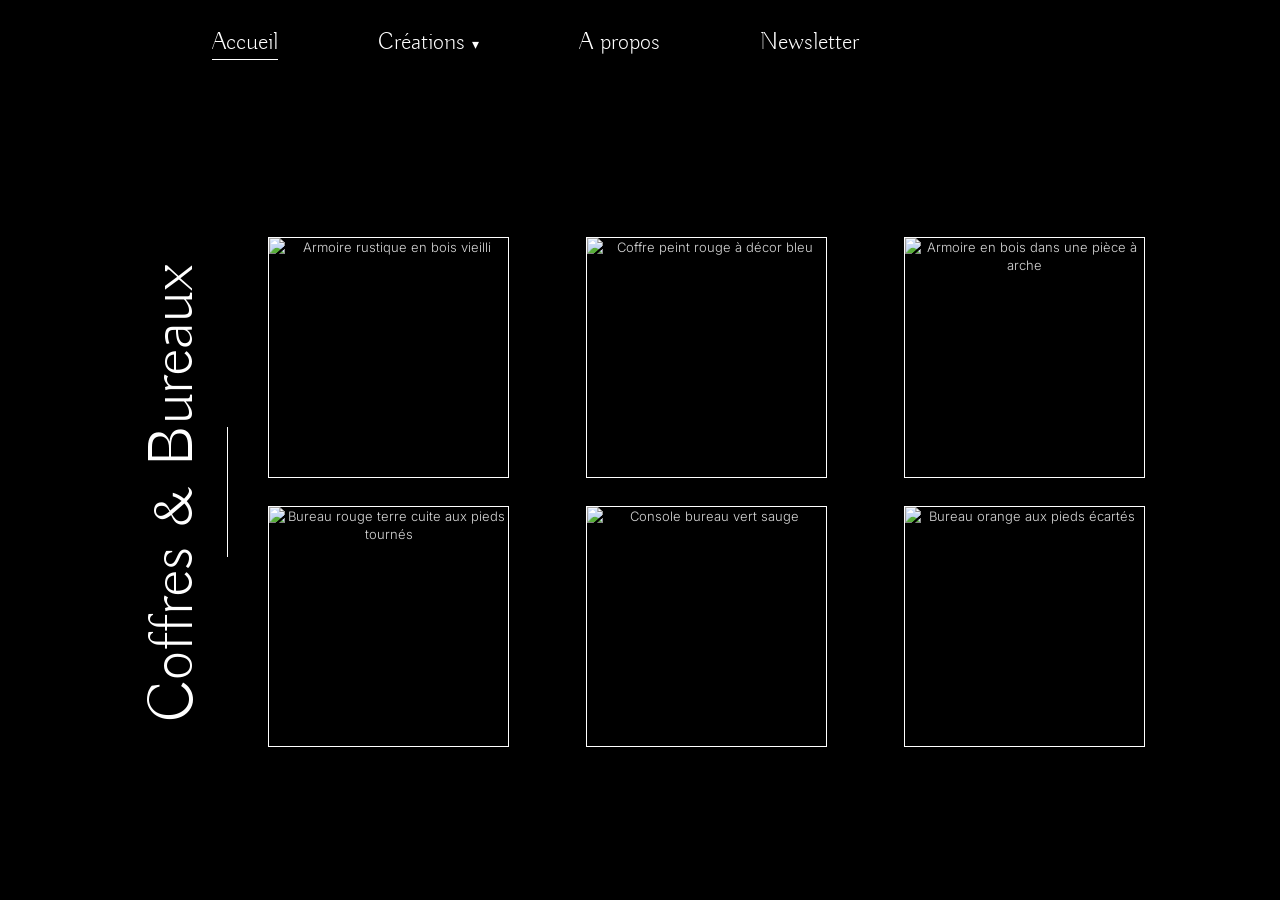
==== bureaux.html @ 122a8864 "init" ====
<!DOCTYPE html>
<html lang="fr">
<head>
  <meta charset="UTF-8">
  <meta name="viewport" content="width=device-width, initial-scale=1">
  <title>Miroirs – D'Art Dar</title>
  <link rel="preconnect" href="https://fonts.googleapis.com">
  <link rel="preconnect" href="https://fonts.gstatic.com" crossorigin>
  <link href="https://fonts.googleapis.com/css2?family=Anton&family=Buda:wght@300&family=Inter:wght@400;600&display=swap" rel="stylesheet">
  <link rel="stylesheet" href="style.css">
</head>
<body>

    <header class="nav">
  <ul class="nav-liste">
    <li><a href="index.html#accueil" class="actif">Accueil</a></li>
    <li class="a-sous-menu">
      <a href="index.html#creations">Créations <span class="fleche">▾</span></a>
      <ul class="sous-menu">
        <li><a href="index.html#creations">Toutes nos créations</a></li>
        <li><a href="miroirs.html">Miroirs</a></li>
        <li><a href="tables.html">Tables</a></li>
        <li><a href="portes.html">Portes</a></li>
        <li><a href="bureaux.html">Coffres &amp; bureaux</a></li>
      </ul>
    </li>
    <li><a href="index.html#a-propos">A propos</a></li>
    <li><a href="index.html#contact">Newsletter</a></li>
  </ul>
  <!-- gardez ici votre bloc logo tel qu'il est -->
</header>


<section class="ecran categorie cat-bureaux">
  <div class="titre-vertical"><h2>Coffres &amp; Bureaux</h2><div class="trait-v"></div></div>
  <div class="galerie">
    <div class="ph"><img src="images/831167091_1156367293403602_279123974948762361_n.jpg" alt="Armoire rustique en bois vieilli" class="coffre1"></div>
    <div class="ph"><img src="images/663136541_1002260202147646_2544849069108272763_n.jpg" alt="Coffre peint rouge à décor bleu"></div>
    <div class="ph"><img src="images/798080170_1132734912433507_3361382696970068322_n.jpg" alt="Armoire en bois dans une pièce à arche"></div>
    <div class="ph"><img src="images/742031816_1083951043978561_5000829358273974379_n.jpg" alt="Bureau rouge terre cuite aux pieds tournés" class="bureau1"></div>
    <div class="ph"><img src="images/690678921_1031798469193819_3402697708011891881_n.jpg" alt="Console bureau vert sauge" class="bureau2"></div>
    <div class="ph"><img src="images/742208703_1084002227306776_2770918456555010752_n.jpg" alt="Bureau orange aux pieds écartés" class="bureau3"></div>
  </div>
</section>

</body>
</html>
---- style.css ----
/* ===== BASE ===== */
* { box-sizing: border-box; margin: 0; padding: 0; }
html { scroll-behavior: smooth; }
body {
  background: #000;
  color: #fff;
  font-family: 'Buda', serif;
  font-weight: 300;
}
a { color: inherit; text-decoration: none; }
ul { list-style: none; }

/* Encadré qui remplace les images */
.ph {
  display: flex;
  align-items: center;
  justify-content: center;
  text-align: center;
  
  
  border: 1px solid #fff;
  color: #d7d7d7;
  font-family: 'Inter', sans-serif;
  font-size: 13px;
  line-height: 1.4;
  overflow: hidden;
}
/* Quand vous mettrez de vraies images : <img> avec .ph img {width:100%;height:100%;object-fit:cover} */
.ph img { width: 100%; height: 100%; object-fit: cover; }

/* Un écran = 1440 x 900 sur le design */
.ecran {
  position: relative;
  min-height: 900px;
  padding: 84px 60px 40px;
}

/* Traits sous les titres */
.trait-h { height: 1px; width: 110px; background: #fff; }
.trait-centre { margin: 8px auto 0; width: 190px; }
.trait-large { width: 485px; max-width: 80%; }
.trait-v { width: 1px; height: 130px; background: #fff; }
#trait-large {margin-left: 8px auto 0; width: 190px;}

.titre-centre {
  text-align: center;
  font-size: 69px;
  font-weight: 300;
  padding-top: 60px;
}


/* ===== NAV (commune à tous les écrans) ===== */
.nav {
  position: sticky;
  top: 0;
  z-index: 10;
  height: 84px;
  background: #000;
  display: flex;
  align-items: center;
  justify-content: space-between;
  padding: 0 28px 0 212px;
}
.nav-liste { display: flex; align-items: center; gap: 100px; }
.nav-liste a { font-size: 24px; color: #fff; }
.nav-liste a.actif { border-bottom: 1px solid #fff; padding-bottom: 2px; }
.fleche { font-size: 14px; }
.a-sous-menu { position: relative; }
.sous-menu {
  display: none;
  position: absolute;
  top: 100%;
  left: 0;
  min-width: 200px;
  background: #000;
  border: 1px solid #fff;
  padding: 10px 0;
}
.sous-menu a { display: block; padding: 6px 16px; font-size: 20px; }
.a-sous-menu:hover .sous-menu { display: block; }
.ph-logo { width: 64px; height: 64px; padding: 2px; font-size: 8px; border: none; background: transparent; }


/* ===== ÉCRAN 1 : ACCUEIL ===== */
.accueil {
  padding: 0;
  margin-top: -136px;           /* l'image passe derrière la nav */
  min-height: 800px;
  display: flex;
  flex-direction: column;
  align-items: center;
  justify-content: center;
  text-align: center;
  overflow: hidden;
}
.ph-fond {
  position: absolute;
  inset: 0;
  z-index: 0;
  border: none;
  opacity: .46;
}
.accueil h1 {
  position: relative;
  z-index: 1;
  font-family: 'Anton', sans-serif;
  font-weight: 400;
  font-size: 96px;
  line-height: 1.2;
  max-width: 1054px;
  padding: 0 20px;
  margin-top: -80px;
}
.ph-logo-grand {
  position: absolute;
  z-index: 1;
  bottom: 83px;
  left: 50%;
  transform: translateX(-50%);
  width: 199px;
  height: 199px;
  border: none;
  background: transparent;
  color: #fff;
}


/* ===== ÉCRAN 2 : CRÉATIONS ===== */
.grille-cartes {
  display: grid;
  grid-template-columns: repeat(4, 284px);
  justify-content: center;
  gap: 40px;
  margin-top: 120px;
}
.carte { position: relative; display: block; height: 379px; }
.carte .ph { width: 100%; height: 100%; border: 3px solid #fff; }
.carte img { opacity: .64; }
.carte-titre {
  position: absolute;
  left: 0; right: 0; top: 50%;
  transform: translateY(-50%);
  text-align: center;
  font-size: 48px;
  line-height: 1.15;
  text-shadow: 0 0 8px rgba(0,0,0,.6);
}
.portecrea { object-position: 64% 91%; }


/* ===== ÉCRAN 3 : À PROPOS ===== */
.apropos {
  display: grid;
  grid-template-columns: 650px 1fr;
  gap: 60px;
  align-items: center;
  padding-left: 114px;
  padding-right: 90px;
}
.apropos-photos {
  display: grid;
  grid-template-columns: repeat(3, 1fr);
  gap: 22px;
}
.apropos-photos .ph { height: 281px; border: 3px solid #fff; }
.apropos-photos .ph.large { grid-column: 1 / -1; height: 281px; margin-top: 28px; }
.apropos-texte h2 { font-size: 69px; font-weight: 300; text-align: center; }
.apropos-texte .trait-h { width: 197px; margin: 8px auto 20px; }
.apropos-texte p { font-size: 20px; line-height: 1.4; margin-bottom: 20px; }


/* ===== ÉCRAN 4 : CONTACT & NEWSLETTER ===== */
.contact-corps {
  display: grid;
  grid-template-columns: 1fr 1fr;
  gap: 60px;
  margin-top: 40px;
  padding: 0 30px;
}
.coordonnees { font-style: normal; text-align: center; display: flex; flex-direction: column; gap: 24px; }
.bloc-contact { display: flex; flex-direction: column; align-items: center; font-size: 36px; line-height: 1.1; }
.bloc-contact a, .bloc-contact p { display: block; }
.icone { width: 48px; height: 48px; fill: none; stroke: #fff; stroke-width: 2; stroke-linecap: round; stroke-linejoin: round; margin-bottom: 4px; }

.contact-droite { display: flex; flex-direction: column; align-items: center; padding-top: 20px; }
.bio { font-size: 20px; line-height: 1.4; text-align: justify; max-width: 419px; }

.newsletter { margin-top: 24px; width: 338px; text-align: center; font-family: 'Inter', sans-serif; }
.newsletter h3 { font-size: 24px; font-weight: 600; letter-spacing: -.02em; line-height: 1.2; }
.sous-titre { font-size: 20px; color: #d7d7d7; margin: 8px 0 12px; }
.newsletter input {
  width: 100%;
  height: 44px;
  padding: 0 20px;
  border: 1px solid #fff;
  border-radius: 12px;
  background: rgba(208,208,208,.15);
  color: #fff;
  font-family: inherit;
  font-size: 17px;
}
.newsletter input::placeholder { color: rgba(255,255,255,.9); }
.ligne-email { display: flex; gap: 12px; margin-top: 8px; }
.ligne-email input { height: 40px; background: #fff; color: #000; font-size: 14px; }
.ligne-email input::placeholder { color: #555; }
.ligne-email button {
  height: 40px;
  padding: 0 14px;
  border: 1px solid #fff;
  border-radius: 12px;
  background: transparent;
  color: #fff;
  font-family: inherit;
  font-size: 14px;
  cursor: pointer;
}


/* ===== PAGES CATÉGORIES (écrans 5 à 8) ===== */
.categorie {
  display: flex;
  align-items: center;
  justify-content: center;
  gap: 40px;
  padding-top: 110px;
}
.galerie { display: grid; gap: 28px; }
.galerie .ph { width: 100%; }

/* Titre vertical (lu de bas en haut) + trait à droite */
.titre-vertical { display: flex; align-items: center; gap: 12px; }
.titre-vertical h2 {
  writing-mode: vertical-rl;
  transform: rotate(180deg);
  font-size: 69px;
  font-weight: 300;
  white-space: nowrap;
}


/* ===== ÉCRAN 5 : MIROIRS (4 colonnes x 2) ===== */
.cat-miroirs .galerie { grid-template-columns: repeat(4, 248px); gap: 42px 42px; }
.cat-miroirs .ph { height: 331px; }
.miroir8 { object-position: 50% 35%; }

/* ===== ÉCRAN 6 : TABLES (3 colonnes x 2) ===== */
.cat-tables .galerie { grid-template-columns: repeat(3, 341px); gap: 28px 46px; }
.cat-tables .ph { height: 256px; }
.table3 { object-position: 50% 100%; }
.table4 { object-position: 50% 90%; }


/* ===== ÉCRAN 7 : PORTES (titre à gauche, 2 colonnes x 2) ===== */
.cat-portes { justify-content: space-around; padding: 110px 120px 40px; }
.titre-horizontal h2 { font-size: 69px; font-weight: 300; }
.titre-horizontal .trait-h { width: 104px; margin-top: 4px; margin-left: 16px; }
.cat-portes .galerie { grid-template-columns: repeat(2, 256px); gap: 28px 150px; }
.cat-portes .ph { height: 341px; }
.porte4 { object-position: 50% 91%; }
.porte1 { object-position: 64% 91%; }


/* ===== ÉCRAN 8 : COFFRES & BUREAUX (3 colonnes x 2) ===== */
.cat-bureaux .galerie { grid-template-columns: repeat(3, 241px); gap: 50px 140px; }
.cat-bureaux .ph { height: 241px; }
.coffre1 { object-position: 50% 67%; }
.bureau1 { object-position: 50% 100%; }
.bureau2 { object-position: 64% 91%; }
.bureau3 { object-position: 64% 91%; }



/* ===== RESPONSIVE (tablette / mobile) ===== */
@media (max-width: 1100px) {
  .nav { padding: 0 20px; }
  .nav-liste { gap: 30px; }
  .grille-cartes { grid-template-columns: repeat(2, 1fr); }
  .apropos, .contact-corps { grid-template-columns: 1fr; }
  .categorie { flex-direction: column; }
  .titre-vertical h2 { writing-mode: horizontal-tb; transform: none; }
  .titre-vertical { flex-direction: column; }
  .trait-v { width: 110px; height: 1px; }
  .cat-miroirs .galerie,
  .cat-tables .galerie,
  .cat-portes .galerie,
  .cat-bureaux .galerie { grid-template-columns: repeat(2, 1fr); gap: 20px; }
  .accueil h1 { font-size: 48px; }
}
@media (max-width: 600px) {
  .nav-liste { gap: 14px; }
  .nav-liste a { font-size: 16px; }
  .grille-cartes { grid-template-columns: 1fr; }
  .titre-centre, .apropos-texte h2 { font-size: 40px; }
  .bloc-contact { font-size: 24px; }
}





/* ===== ÉCRANS ADAPTÉS À LA FENÊTRE ===== */

/* Chaque écran = au moins la hauteur de la fenêtre, contenu centré */
.ecran {
  min-height: 100vh;
  padding: 84px 4vw 3vh;
}
.accueil { padding: 0; }

/* --- Créations et Contact : tout centré verticalement --- */
.creations,
.contact {
  display: flex;
  flex-direction: column;
  justify-content: center;
}
.titre-centre {
  padding-top: 0;
  font-size: clamp(40px, 5vw, 69px);
}

/* --- Créations : 4 cartes qui rétrécissent avec la fenêtre --- */
.grille-cartes {
  grid-template-columns: repeat(4, minmax(0, 284px));
  gap: 2.5vw;
  width: 100%;
  max-width: 1256px;
  margin: 6vh auto 0;
}
.carte { height: auto; aspect-ratio: 284 / 379; }
.carte-titre { font-size: clamp(26px, 3.3vw, 48px); }

/* --- À propos --- */
.apropos {
  grid-template-columns: minmax(0, 1.15fr) minmax(0, 1fr);
  gap: 4vw;
  align-content: center;
  padding-left: 6vw;
  padding-right: 6vw;
}
.apropos-photos .ph,
.apropos-photos .ph.large { height: clamp(140px, 31vh, 281px); }
.apropos-texte h2 { font-size: clamp(40px, 5vw, 69px); }
.apropos-texte p { font-size: clamp(14px, 1.4vw, 20px); margin-bottom: 1.6vh; }

/* --- Contact --- */
.contact-corps { margin-top: 4vh; gap: 4vw; }
.bloc-contact { font-size: clamp(20px, 2.5vw, 36px); }
.bio { font-size: clamp(14px, 1.4vw, 20px); }

/* --- Pages Miroirs, Tables, Portes, Coffres : centrées sous la nav --- */
.categorie {
  min-height: calc(100vh - 84px);
  padding: 20px 4vw;
  align-items: center;
  justify-content: center;
}
.titre-vertical h2,
.titre-horizontal h2 { font-size: clamp(40px, 5vw, 69px); }

/* Chaque photo a une hauteur --h qui s'adapte à la hauteur de la fenêtre :
   les 2 rangées tiennent toujours à l'écran */
.galerie { --h: 300px; }

.cat-miroirs .galerie {
  --h: min(331px, calc((100vh - 84px - 110px) / 2));
  grid-template-columns: repeat(4, calc(var(--h) * 248 / 331));
  gap: 28px 3vw;
}
.cat-tables .galerie {
  --h: min(256px, calc((100vh - 84px - 110px) / 2));
  grid-template-columns: repeat(3, calc(var(--h) * 341 / 256));
  gap: 28px 3vw;
}
.cat-portes .galerie {
  --h: min(341px, calc((100vh - 84px - 110px) / 2));
  grid-template-columns: repeat(2, calc(var(--h) * 256 / 341));
  gap: 28px 8vw;
}
.cat-bureaux .galerie {
  --h: min(241px, calc((100vh - 84px - 110px) / 2));
  grid-template-columns: repeat(3, var(--h));
  gap: 28px 6vw;
}
.cat-miroirs .ph,
.cat-tables .ph,
.cat-portes .ph,
.cat-bureaux .ph { height: var(--h); }

.cat-portes { gap: 6vw; padding: 20px 6vw; }

/* --- Petits écrans (tablette / téléphone) --- */
@media (max-width: 1100px) {
  .grille-cartes { grid-template-columns: repeat(2, 1fr); }
  .apropos, .contact-corps { grid-template-columns: 1fr; }
  .categorie { flex-direction: column; }
  .galerie { --h: auto; }
  .cat-miroirs .galerie,
  .cat-tables .galerie,
  .cat-portes .galerie,
  .cat-bureaux .galerie { grid-template-columns: repeat(2, 1fr); gap: 16px; width: 100%; }
  .cat-miroirs .ph  { height: auto; aspect-ratio: 248 / 331; }
  .cat-tables .ph   { height: auto; aspect-ratio: 341 / 256; }
  .cat-portes .ph   { height: auto; aspect-ratio: 256 / 341; }
  .cat-bureaux .ph  { height: auto; aspect-ratio: 1 / 1; }
}
@media (max-width: 600px) {
  .grille-cartes { grid-template-columns: 1fr; }
}
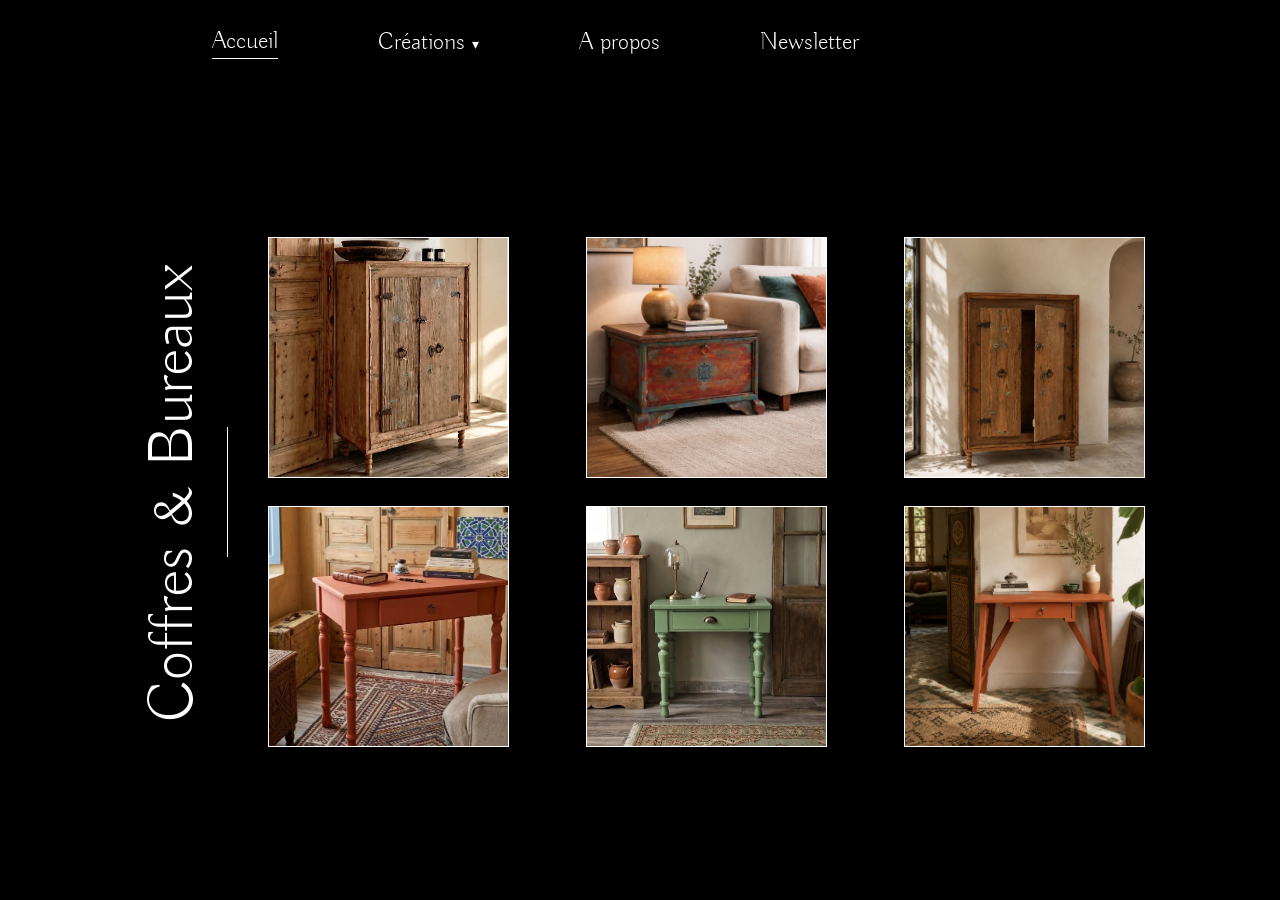
==== commit ec503cba: "optimisation h1 dans toutes es pages html et ajustement du css" ====
--- a/bureaux.html
+++ b/bureaux.html
@@ -32,7 +32,7 @@
 
 
 <section class="ecran categorie cat-bureaux">
-  <div class="titre-vertical"><h2>Coffres &amp; Bureaux</h2><div class="trait-v"></div></div>
+  <div class="titre-vertical"><h1>Coffres &amp; Bureaux</h1><div class="trait-v"></div></div>
   <div class="galerie">
     <div class="ph"><img src="images/831167091_1156367293403602_279123974948762361_n.jpg" alt="Armoire rustique en bois vieilli" class="coffre1"></div>
     <div class="ph"><img src="images/663136541_1002260202147646_2544849069108272763_n.jpg" alt="Coffre peint rouge à décor bleu"></div>
--- a/style.css
+++ b/style.css
@@ -73,7 +73,7 @@
   top: 100%;
   left: 0;
   min-width: 200px;
-  background: #000;
+  background: rgba(0, 0, 0, 0.6);
   border: 1px solid #fff;
   padding: 10px 0;
 }
@@ -85,7 +85,7 @@
 /* ===== ÉCRAN 1 : ACCUEIL ===== */
 .accueil {
   padding: 0;
-  margin-top: -136px;           /* l'image passe derrière la nav */
+  margin-top: -84px;           /* l'image passe derrière la nav */
   min-height: 800px;
   display: flex;
   flex-direction: column;
@@ -182,6 +182,9 @@
 .bloc-contact { display: flex; flex-direction: column; align-items: center; font-size: 36px; line-height: 1.1; }
 .bloc-contact a, .bloc-contact p { display: block; }
 .icone { width: 48px; height: 48px; fill: none; stroke: #fff; stroke-width: 2; stroke-linecap: round; stroke-linejoin: round; margin-bottom: 4px; }
+.reseaux { display: flex; justify-content: center; gap: 20px; margin-top: 3em; }
+.reseaux a { display: inline-flex; }
+.reseaux svg { width: 32px; height: 32px; fill: none; stroke: currentColor; stroke-width: 1.8; stroke-linecap: round; stroke-linejoin: round; }
 
 .contact-droite { display: flex; flex-direction: column; align-items: center; padding-top: 20px; }
 .bio { font-size: 20px; line-height: 1.4; text-align: justify; max-width: 419px; }
@@ -230,7 +233,7 @@
 
 /* Titre vertical (lu de bas en haut) + trait à droite */
 .titre-vertical { display: flex; align-items: center; gap: 12px; }
-.titre-vertical h2 {
+.titre-vertical h1 {
   writing-mode: vertical-rl;
   transform: rotate(180deg);
   font-size: 69px;
@@ -253,7 +256,7 @@
 
 /* ===== ÉCRAN 7 : PORTES (titre à gauche, 2 colonnes x 2) ===== */
 .cat-portes { justify-content: space-around; padding: 110px 120px 40px; }
-.titre-horizontal h2 { font-size: 69px; font-weight: 300; }
+.titre-horizontal h1 { font-size: 69px; font-weight: 300; }
 .titre-horizontal .trait-h { width: 104px; margin-top: 4px; margin-left: 16px; }
 .cat-portes .galerie { grid-template-columns: repeat(2, 256px); gap: 28px 150px; }
 .cat-portes .ph { height: 341px; }
@@ -272,28 +275,7 @@
 
 
 /* ===== RESPONSIVE (tablette / mobile) ===== */
-@media (max-width: 1100px) {
-  .nav { padding: 0 20px; }
-  .nav-liste { gap: 30px; }
-  .grille-cartes { grid-template-columns: repeat(2, 1fr); }
-  .apropos, .contact-corps { grid-template-columns: 1fr; }
-  .categorie { flex-direction: column; }
-  .titre-vertical h2 { writing-mode: horizontal-tb; transform: none; }
-  .titre-vertical { flex-direction: column; }
-  .trait-v { width: 110px; height: 1px; }
-  .cat-miroirs .galerie,
-  .cat-tables .galerie,
-  .cat-portes .galerie,
-  .cat-bureaux .galerie { grid-template-columns: repeat(2, 1fr); gap: 20px; }
-  .accueil h1 { font-size: 48px; }
-}
-@media (max-width: 600px) {
-  .nav-liste { gap: 14px; }
-  .nav-liste a { font-size: 16px; }
-  .grille-cartes { grid-template-columns: 1fr; }
-  .titre-centre, .apropos-texte h2 { font-size: 40px; }
-  .bloc-contact { font-size: 24px; }
-}
+
 
 
 
@@ -356,8 +338,8 @@
   align-items: center;
   justify-content: center;
 }
-.titre-vertical h2,
-.titre-horizontal h2 { font-size: clamp(40px, 5vw, 69px); }
+.titre-vertical h1,
+.titre-horizontal h1 { font-size: clamp(40px, 5vw, 69px); }
 
 /* Chaque photo a une hauteur --h qui s'adapte à la hauteur de la fenêtre :
    les 2 rangées tiennent toujours à l'écran */
@@ -390,21 +372,338 @@
 
 .cat-portes { gap: 6vw; padding: 20px 6vw; }
 
-/* --- Petits écrans (tablette / téléphone) --- */
-@media (max-width: 1100px) {
-  .grille-cartes { grid-template-columns: repeat(2, 1fr); }
-  .apropos, .contact-corps { grid-template-columns: 1fr; }
-  .categorie { flex-direction: column; }
-  .galerie { --h: auto; }
-  .cat-miroirs .galerie,
-  .cat-tables .galerie,
-  .cat-portes .galerie,
-  .cat-bureaux .galerie { grid-template-columns: repeat(2, 1fr); gap: 16px; width: 100%; }
-  .cat-miroirs .ph  { height: auto; aspect-ratio: 248 / 331; }
-  .cat-tables .ph   { height: auto; aspect-ratio: 341 / 256; }
-  .cat-portes .ph   { height: auto; aspect-ratio: 256 / 341; }
-  .cat-bureaux .ph  { height: auto; aspect-ratio: 1 / 1; }
-}
-@media (max-width: 600px) {
-  .grille-cartes { grid-template-columns: 1fr; }
-}+
+
+
+/* ================================================================
+   VERSION TÉLÉPHONE (maquette Figma mobile : 392 px de large)
+   Ne s'applique qu'en dessous de 480 px. Le bureau ne change pas.
+   ================================================================ */
+@media (max-width: 900px) {
+
+  body {
+    --nav: 76px;
+    --titre: clamp(26px, 12.2vw, 52px);   /* 48px sur la maquette */
+    --texte: clamp(10px, 3.06vw, 16px);   /* 12px sur la maquette */
+  }
+
+  /* ---------- Base de chaque écran ---------- */
+  body .ecran {
+    min-height: calc(100vh - var(--nav));
+    min-height: calc(100svh - var(--nav));
+    padding: 6vw 5vw 10vw;
+  }
+
+  /* ---------- NAV ---------- */
+  body .nav { height: var(--nav); padding: 0 4vw 0 5vw; gap: 3vw; }
+  body .nav-liste { flex: 1; gap: 0; justify-content: space-between; }
+  body .nav-liste a { font-size: clamp(11px, 3.57vw, 16px); }
+
+  body .ph-logo { width: clamp(36px, 11.7vw, 56px); height: clamp(36px, 11.7vw, 56px); flex: none; }
+  body .sous-menu { min-width: 160px; }
+  .a-sous-menu:focus-within .sous-menu { display: block; }
+
+  /* ---------- ÉCRAN 1 : ACCUEIL ---------- */
+  body .accueil {
+    margin-top: calc(var(--nav) * -1);
+    min-height: 100vh;
+    min-height: 100svh;
+    padding: 0 2vw;
+  }
+  body .ph-fond img { object-position: 54% 50%; }
+  body .accueil h1 {
+    font-size: clamp(24px, 10.2vw, 52px);
+    line-height: 1.5;
+    margin-top: 0;
+    max-width: 100%;
+    padding: 0;
+  }
+  body .ph-logo-grand {
+    width: clamp(90px, 33vw, 170px);
+    height: clamp(90px, 33vw, 170px);
+    bottom: 6vh;
+  }
+
+  /* ---------- ÉCRAN 2 : CRÉATIONS ---------- */
+  body .creations { justify-content: center; }
+  body .titre-centre { font-size: var(--titre); padding-top: 0; }
+  body .trait-centre { width: 31.6vw; }
+  body .grille-cartes {
+    grid-template-columns: 1fr 1fr;
+    gap: 2.8vw;
+    width: 100%;
+    max-width: 560px;
+    margin: 26vw auto 0;
+  }
+body .carte { height: auto; aspect-ratio: 1 / 1; }
+  body .carte .ph { width: 100%; height: auto; aspect-ratio: 1 / 1; }
+  body .carte-titre { font-size: clamp(17px, 8.2vw, 36px); }
+  /* Ordre maquette : Miroirs | Portes, puis Tables | Coffres & Bureaux */
+  body .grille-cartes .carte:nth-child(3) { order: 2; }
+  body .grille-cartes .carte:nth-child(2) { order: 3; }
+
+  /* ---------- ÉCRAN 3 : À PROPOS ---------- */
+  body .apropos {
+    display: grid;
+    grid-template-columns: 29.7% 1fr;
+    column-gap: 8%;
+    row-gap: 3vw;
+    align-content: center;
+    padding: 6vw 5.4vw 10vw;
+  }
+  body .apropos-photos { display: contents; }
+  body .apropos-photos .ph {
+    width: 100%;
+    height: auto;
+    aspect-ratio: 104 / 157;
+    border-width: 3px;
+  }
+  /* De haut en bas sur la maquette : 3e, 2e, puis 1re photo */
+  body .apropos-photos .ph:nth-child(3) { grid-column: 1; grid-row: 1; }
+  body .apropos-photos .ph:nth-child(2) { grid-column: 1; grid-row: 2; }
+  body .apropos-photos .ph:nth-child(1) { grid-column: 1; grid-row: 3; }
+  body .apropos-photos .ph.large {
+    grid-column: 1 / -1;
+    grid-row: 4;
+    aspect-ratio: 353 / 165;
+    margin-top: 1vw;
+  }
+  body .apropos-texte { grid-column: 2; grid-row: 1 / 4; }
+  body .apropos-texte h2 { font-size: var(--titre); line-height: 1.1; }
+  body .apropos-texte .trait-h { width: 25vw; margin: 2vw auto 9vw; }
+  body .apropos-texte p {
+    font-size: var(--texte);
+    line-height: 1.25;
+    text-align: justify;
+    margin-bottom: 1.2em;
+  }
+
+  /* ---------- ÉCRAN 4 : CONTACT & NEWSLETTER ---------- */
+  body .contact { justify-content: center; padding: 6vw 5vw 12vw; }
+  body .contact .titre-centre { font-size: clamp(22px, 10.2vw, 44px); }
+  body .trait-h.trait-large,
+  body #trait-contact { width: 64vw; max-width: none; }
+  body .contact-corps { grid-template-columns: 1fr; gap: 10vw; margin-top: 8vw; padding: 0; }
+  body .coordonnees { gap: 5vw; }
+  body .bloc-contact { font-size: clamp(12px, 3.8vw, 18px); line-height: 1.15; }
+  body .icone { width: clamp(20px, 6.6vw, 30px); height: clamp(20px, 6.6vw, 30px); }
+  body .contact-droite { padding-top: 0; }
+  body .bio { font-size: var(--texte); line-height: 1.25; max-width: 79vw; }
+  body .newsletter { width: min(338px, 86vw); }
+
+  /* ---------- Pages catégories : base ---------- */
+  body .categorie {
+    min-height: calc(100vh - var(--nav));
+    min-height: calc(100svh - var(--nav));
+  }
+
+  /* ---------- MIROIRS : titre vertical à gauche + 2 colonnes ---------- */
+  body .cat-miroirs {
+    flex-direction: row;
+    align-items: center;
+    justify-content: flex-start;
+    gap: 4vw;
+    padding: 3vw 5.4vw 6vw 4.4vw;
+  }
+  body .cat-miroirs .titre-vertical { flex: none; flex-direction: row; gap: 1.5vw; }
+  body .cat-miroirs .titre-vertical h1 {
+    writing-mode: vertical-rl;
+    transform: rotate(180deg);
+    font-size: var(--titre);
+  }
+  body .cat-miroirs .trait-v { width: 1px; height: 33vw; }
+  body .cat-miroirs .galerie {
+    flex: 1;
+    width: auto;
+    grid-template-columns: 1fr 1fr;
+    gap: 3.3vw 5.9vw;
+  }
+  body .cat-miroirs .ph { height: auto; aspect-ratio: 124 / 166; }
+  /* Ordre maquette : (3,4) (1,2) (5,6) (7,8) */
+  body .cat-miroirs .ph:nth-child(3) { order: 1; }
+  body .cat-miroirs .ph:nth-child(4) { order: 2; }
+  body .cat-miroirs .ph:nth-child(1) { order: 3; }
+  body .cat-miroirs .ph:nth-child(2) { order: 4; }
+  body .cat-miroirs .ph:nth-child(5) { order: 5; }
+  body .cat-miroirs .ph:nth-child(6) { order: 6; }
+  body .cat-miroirs .ph:nth-child(7) { order: 7; }
+  body .cat-miroirs .ph:nth-child(8) { order: 8; }
+
+  /* ---------- TABLES : titre en haut + 2 colonnes x 3 ---------- */
+  body .cat-tables {
+    flex-direction: column;
+    justify-content: flex-start;
+    align-items: center;
+    gap: 17vw;
+    padding: 12vw 8.2vw 8vw;
+  }
+  body .cat-tables .titre-vertical { flex-direction: column; align-items: center; gap: 2vw; }
+  body .cat-tables .titre-vertical h1 {
+    writing-mode: horizontal-tb;
+    transform: none;
+    font-size: var(--titre);
+  }
+  body .cat-tables .trait-v { width: 19vw; height: 1px; }
+  body .cat-tables .galerie { width: 100%; grid-template-columns: 1fr 1fr; gap: 10vw 6.9vw; }
+  body .cat-tables .ph { height: auto; aspect-ratio: 151 / 113; }
+  /* Ordre maquette : (1,6) (2,5) (3,4) */
+  body .cat-tables .ph:nth-child(1) { order: 1; }
+  body .cat-tables .ph:nth-child(6) { order: 2; }
+  body .cat-tables .ph:nth-child(2) { order: 3; }
+  body .cat-tables .ph:nth-child(5) { order: 4; }
+  body .cat-tables .ph:nth-child(3) { order: 5; }
+  body .cat-tables .ph:nth-child(4) { order: 6; }
+
+  /* ---------- PORTES : disposition en quinconce ---------- */
+  body .cat-portes {
+    display: grid;
+    grid-template-columns: 1fr 1fr;
+    column-gap: 4.3vw;
+    row-gap: 0;
+    align-items: start;
+    justify-content: stretch;
+    padding: 16vw 8.7vw 10vw;
+  }
+  body .cat-portes .galerie { display: contents; }
+  body .cat-portes .titre-horizontal { grid-column: 1; grid-row: 1; text-align: center; }
+  body .cat-portes .titre-horizontal h1 { font-size: var(--titre); }
+  body .cat-portes .titre-horizontal .trait-h { width: 18.6vw; margin: 3vw auto 0; }
+  body .cat-portes .ph { width: 100%; height: auto; aspect-ratio: 154 / 205; }
+  body .cat-portes .ph:nth-child(1) { grid-column: 2; grid-row: 1; }
+  body .cat-portes .ph:nth-child(2) { grid-column: 2; grid-row: 2; margin-top: 40.9%; }
+  body .cat-portes .ph:nth-child(3) { grid-column: 1; grid-row: 2; margin-top: -46.8%; }
+  body .cat-portes .ph:nth-child(4) { grid-column: 1; grid-row: 3; margin-top: -51.3%; }
+
+  /* ---------- COFFRES & BUREAUX : titre en haut + 2 colonnes x 3 ---------- */
+  body .cat-bureaux {
+    flex-direction: column;
+    justify-content: flex-start;
+    align-items: center;
+    gap: 16vw;
+    padding: 8vw 4vw;
+  }
+  body .cat-bureaux .titre-vertical { flex-direction: column; align-items: center; gap: 2vw; }
+  body .cat-bureaux .titre-vertical h1 {
+    writing-mode: horizontal-tb;
+    transform: none;
+    font-size: clamp(22px, 11.4vw, 50px);
+    white-space: nowrap;
+  }
+  body .cat-bureaux .trait-v { width: 49vw; height: 1px; }
+  body .cat-bureaux .galerie {
+    width: 100%;
+    padding-inline: 6.7vw;
+    grid-template-columns: 1fr 1fr;
+    grid-template-rows: repeat(3, auto);
+    grid-auto-flow: column;       /* photos 1-2-3 à gauche, 4-5-6 à droite */
+    gap: 11vw 6.6vw;
+  }
+  body .cat-bureaux .ph { height: auto; aspect-ratio: 1 / 1; }
+}
+
+/* ---------- Écrans très étroits (320 px et moins) ---------- */
+@media (max-width: 320px) {
+  body .ligne-email { flex-direction: column; }
+  body .ligne-email button { width: 100%; }
+}
+
+
+
+/* ================================================================
+   ANIMATIONS
+   ================================================================ */
+
+/* ---------- 1. NAV : léger zoom au survol ---------- */
+.nav-liste > li > a,
+.sous-menu a {
+  display: inline-block;          /* obligatoire pour que le zoom marche sur un lien */
+  transition: transform .25s ease, opacity .25s ease;
+}
+.ph-logo,
+.ph-logo-grand,
+.logo-lien { transition: transform .3s ease; }
+
+@media (hover: hover) {           /* survol : seulement sur ordinateur */
+  .nav-liste > li > a:hover,
+  .sous-menu a:hover { transform: scale(1.1); }
+  .logo-lien:hover .ph-logo,
+  .ph-logo:hover { transform: scale(1.08); }
+}
+
+/* ---------- 2. IMAGES : léger zoom au survol ---------- */
+.ph { overflow: hidden; }         /* l'image ne dépasse pas de son cadre */
+.ph img { transition: transform .6s ease, opacity .4s ease; }
+
+@media (hover: hover) {
+  .ph:hover img { transform: scale(1.06); }
+  .carte:hover .ph img { opacity: 1; }   /* sur Créations, la photo s'éclaircit */
+  .carte-titre { transition: transform .4s ease; }
+  .carte:hover .carte-titre { transform: translateY(-50%) scale(1.08); }
+}
+
+/* ---------- 3. PASSAGE D'UNE PAGE HTML À L'AUTRE ---------- */
+@keyframes fondu-entree {
+  from { opacity: 0; transform: translateY(12px); }
+  to   { opacity: 1; transform: none; }
+}
+@keyframes fondu-sortie {
+  from { opacity: 1; }
+  to   { opacity: 0; }
+}
+
+/* Navigateurs récents : vraie transition entre deux pages */
+@view-transition { navigation: auto; }
+::view-transition-old(root) { animation: .3s ease both fondu-sortie; }
+::view-transition-new(root) { animation: .5s ease both fondu-entree; }
+.nav { view-transition-name: nav; }      /* la barre reste fixe pendant la transition */
+
+/* Autres navigateurs : la page apparaît simplement en fondu */
+@supports not (view-transition-name: none) {
+  body { animation: fondu-entree .6s ease both; }
+}
+
+/* ---------- Respect des personnes qui désactivent les animations ---------- */
+@media (prefers-reduced-motion: reduce) {
+  *, *::before, *::after { animation: none !important; transition: none !important; }
+}
+
+
+.ph-fond img { transition: none !important;}
+.ph-fond:hover img { transform: none !important; }
+
+/* ---------- POP-UP DE CONFIRMATION DE L'INSCRIPTION ---------- */
+.popup {
+  position: fixed;
+  inset: 0;
+  z-index: 100;
+  display: flex;
+  align-items: center;
+  justify-content: center;
+  background: rgba(0, 0, 0, .7);
+  animation: apparition-popup .3s ease both;
+}
+.popup[hidden] { display: none; }
+.popup-boite {
+  width: min(90vw, 420px);
+  padding: 32px 28px;
+  text-align: center;
+  background: #000;
+  border: 1px solid #fff;
+  border-radius: 12px;
+}
+.popup-boite h3 { font-size: clamp(26px, 6vw, 36px); font-weight: 300; margin-bottom: 12px; }
+.popup-boite p { font-size: clamp(15px, 4vw, 20px); line-height: 1.4; margin-bottom: 24px; }
+.popup-boite button {
+  height: 40px;
+  padding: 0 24px;
+  border: 1px solid #fff;
+  border-radius: 12px;
+  background: transparent;
+  color: #fff;
+  font-family: 'Inter', sans-serif;
+  font-size: 14px;
+  cursor: pointer;
+  transition: background .25s ease, color .25s ease;
+}
+.popup-boite button:hover { background: #fff; color: #000; }
+@keyframes apparition-popup { from { opacity: 0; } to { opacity: 1; } }
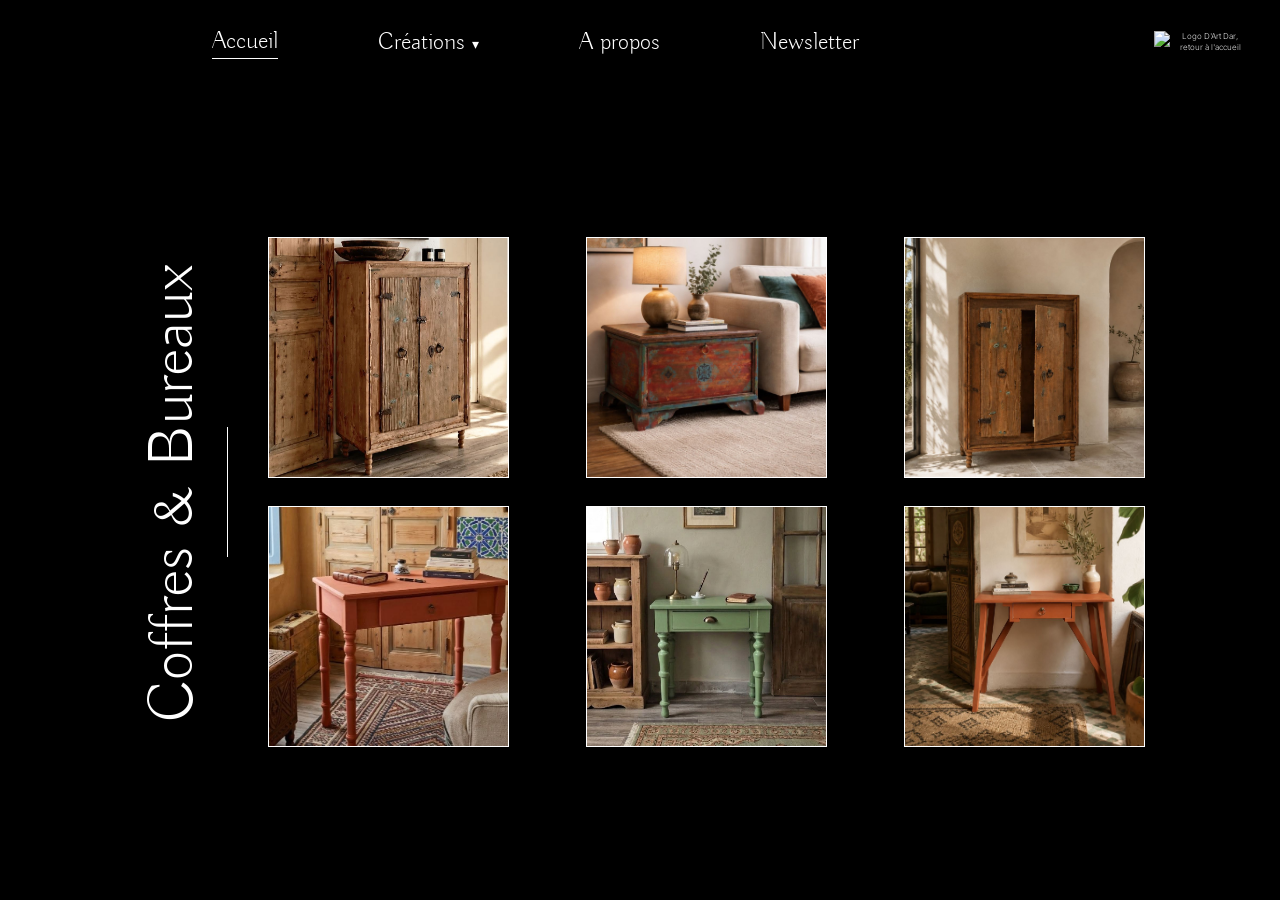
==== commit 7e8d6461: "ajout logo dans la nav bar" ====
--- a/bureaux.html
+++ b/bureaux.html
@@ -27,7 +27,11 @@
     <li><a href="index.html#a-propos">A propos</a></li>
     <li><a href="index.html#contact">Newsletter</a></li>
   </ul>
-  <!-- gardez ici votre bloc logo tel qu'il est -->
+   <a href="index.html" class="logo-lien">
+    <div class="ph ph-logo" id="logopetit">
+      <img src="c:\Users\USER\Downloads\logo.png" alt="Logo D'Art Dar, retour à l'accueil">
+    </div>
+  </a>
 </header>
 
 
--- a/style.css
+++ b/style.css
@@ -403,6 +403,8 @@
   body .sous-menu { min-width: 160px; }
   .a-sous-menu:focus-within .sous-menu { display: block; }
 
+  
+
   /* ---------- ÉCRAN 1 : ACCUEIL ---------- */
   body .accueil {
     margin-top: calc(var(--nav) * -1);
@@ -707,3 +709,10 @@
 }
 .popup-boite button:hover { background: #fff; color: #000; }
 @keyframes apparition-popup { from { opacity: 0; } to { opacity: 1; } }
+
+
+/* Logo dans la nav : image entière, sans être rognée */
+.logo-lien { display: block; flex: none; }
+.ph-logo img { object-fit: contain; }
+#logopetit{width: 100px;
+    height: fit-content;;}
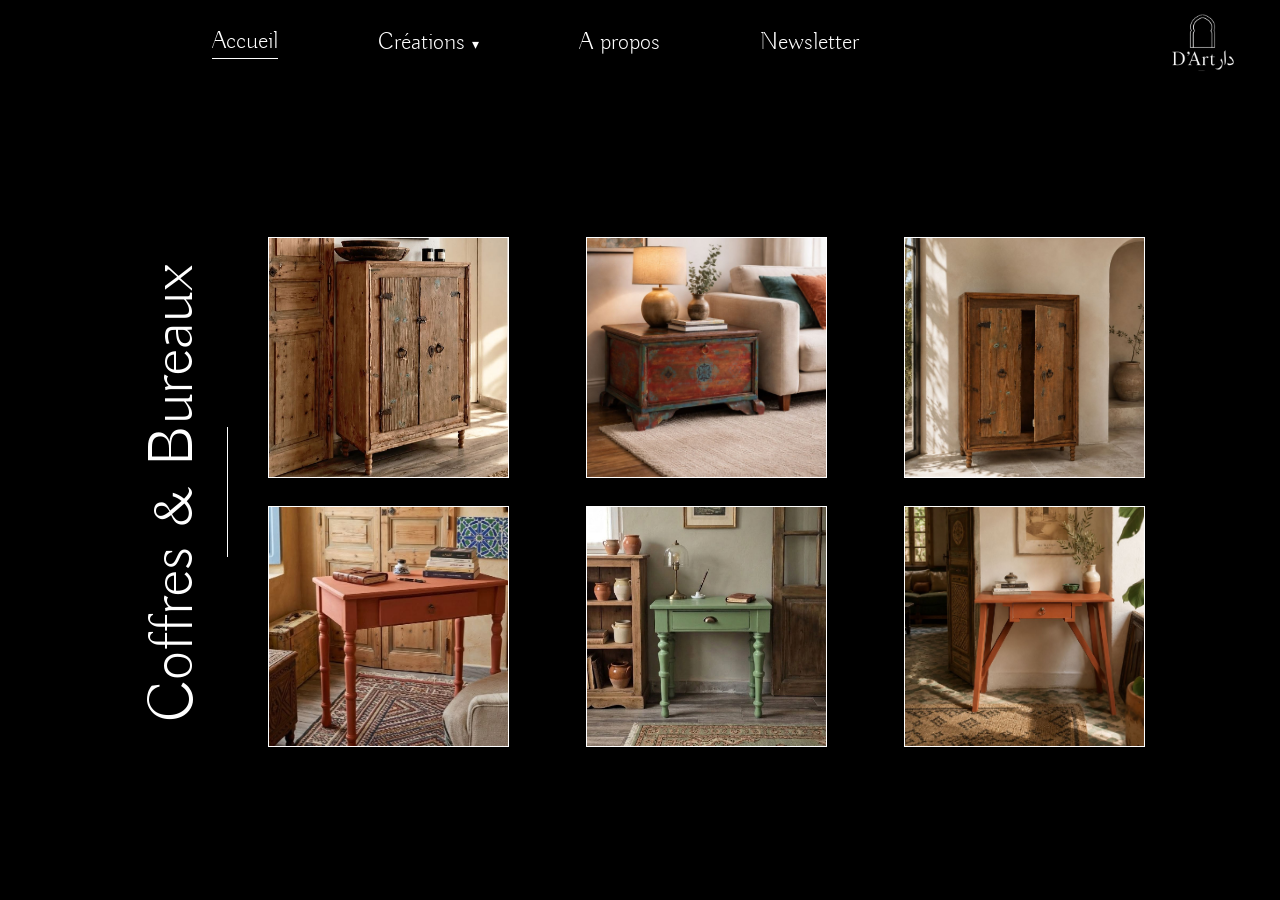
==== commit e07f55d6: "changement du lien  du logo dans la nav bar" ====
--- a/bureaux.html
+++ b/bureaux.html
@@ -29,7 +29,7 @@
   </ul>
    <a href="index.html" class="logo-lien">
     <div class="ph ph-logo" id="logopetit">
-      <img src="c:\Users\USER\Downloads\logo.png" alt="Logo D'Art Dar, retour à l'accueil">
+      <img src="images/logo.png" alt="Logo D'Art Dar, retour à l'accueil">
     </div>
   </a>
 </header>
